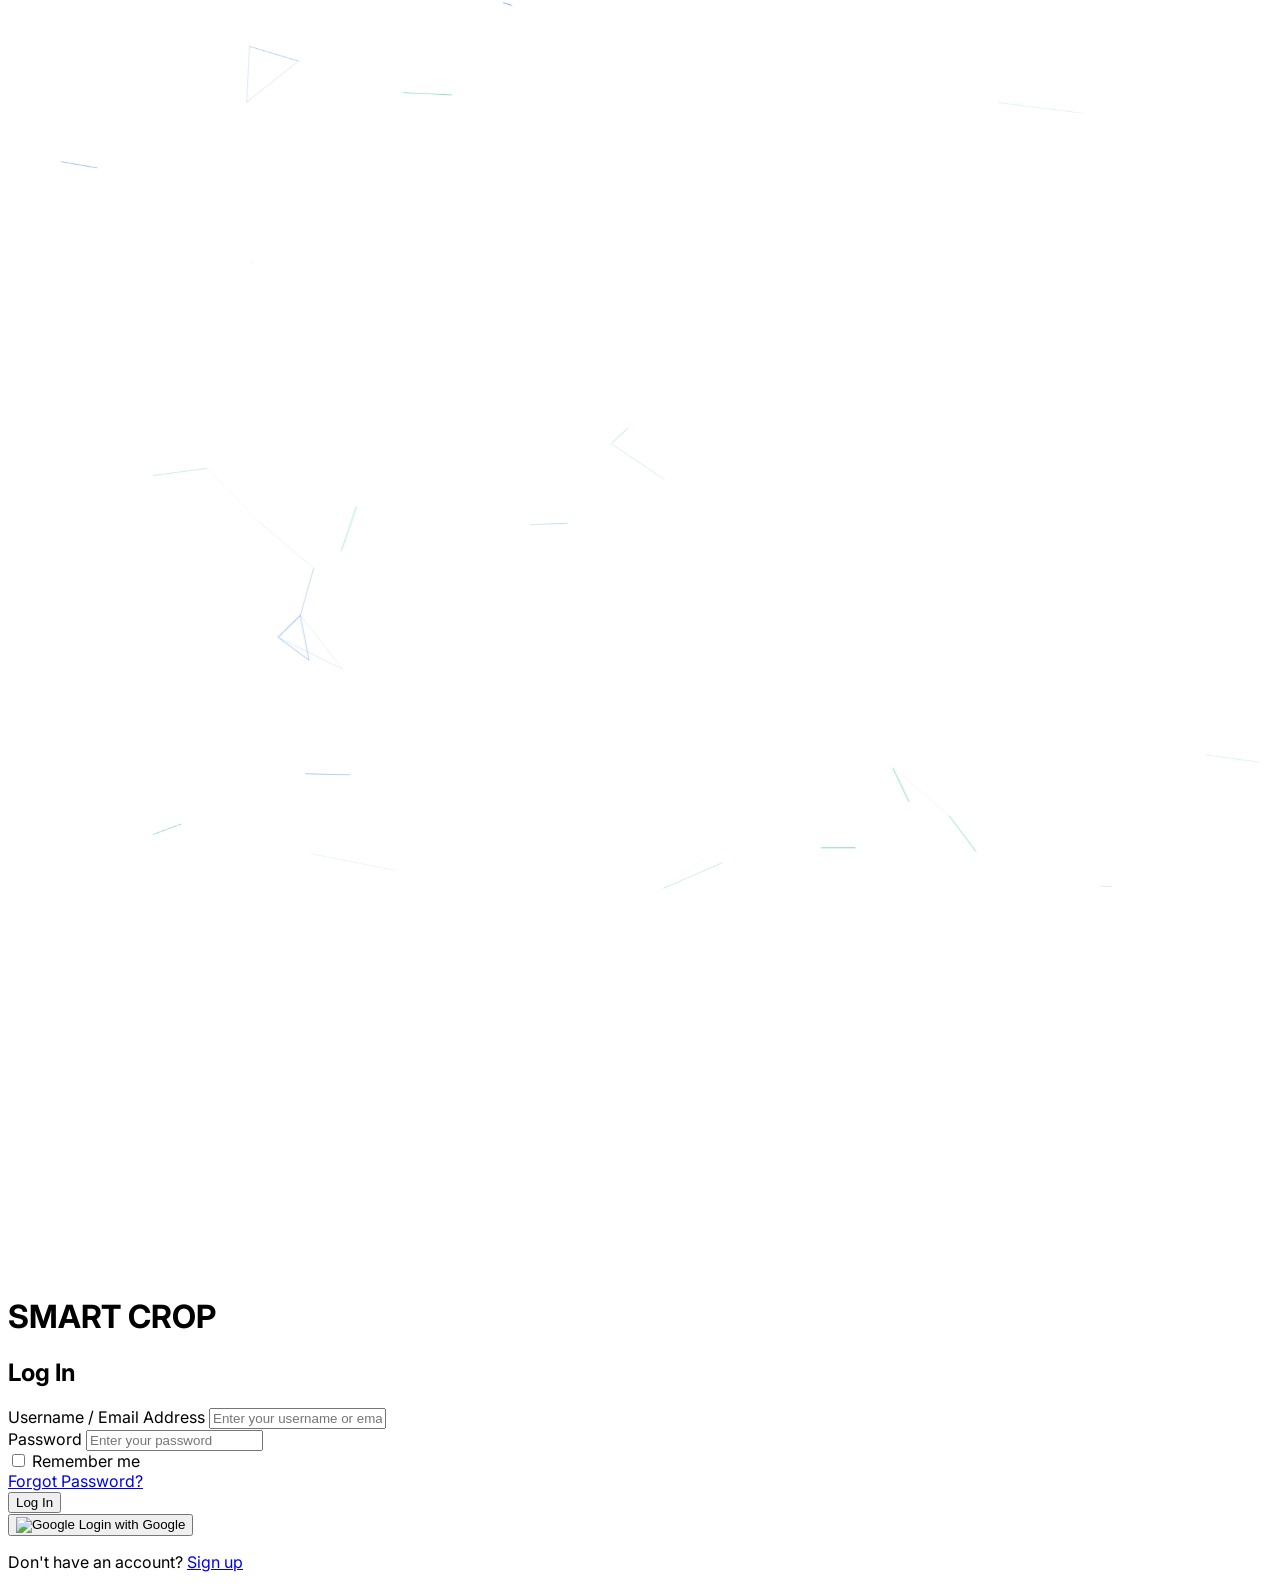
==== Frontend/landing.html @ 69ae9106 "Publish complete deployable application Co-authored-by: Copilot <223556219+Copilot@users.noreply.git" ====
<!DOCTYPE html>
<html lang="en">
<head>
    <meta charset="UTF-8">
    <meta name="viewport" content="width=device-width, initial-scale=1.0">
    <title>Smart Crop - Disease Detection</title>
    <script src="https://cdn.tailwindcss.com"></script>
    <link rel="preconnect" href="https://fonts.googleapis.com">
    <link rel="preconnect" href="https://fonts.gstatic.com" crossorigin>
    <link href="https://fonts.googleapis.com/css2?family=Inter:wght@400;500;600;700&display=swap" rel="stylesheet">
    <link rel="stylesheet" href="style.css">
</head>
<body class="bg-gray-100 flex flex-col min-h-screen font-['Inter',_sans-serif] relative overflow-x-hidden">

    <!-- Decorative Leaf Backgrounds -->
    <svg class="pointer-events-none absolute left-0 top-0 w-40 sm:w-64 opacity-20 z-0" viewBox="0 0 200 200" fill="none" xmlns="http://www.w3.org/2000/svg" style="transform: rotate(-15deg);">
        <path d="M100 10C140 40 180 100 100 190C20 100 60 40 100 10Z" fill="#10B981"/>
    </svg>
    <svg class="pointer-events-none absolute right-0 bottom-0 w-32 sm:w-52 opacity-10 z-0" viewBox="0 0 200 200" fill="none" xmlns="http://www.w3.org/2000/svg" style="transform: rotate(20deg);">
        <path d="M100 10C140 40 180 100 100 190C20 100 60 40 100 10Z" fill="#059669"/>
    </svg>
    <svg class="pointer-events-none absolute left-1/2 -translate-x-1/2 top-1/3 w-24 sm:w-40 opacity-10 z-0" viewBox="0 0 200 200" fill="none" xmlns="http://www.w3.org/2000/svg" style="transform: rotate(-5deg);">
        <path d="M100 10C140 40 180 100 100 190C20 100 60 40 100 10Z" fill="#34D399"/>
    </svg>

    <!-- Header -->
    <header class="bg-white shadow-md">
        <nav class="container mx-auto px-6 py-4 flex justify-between items-center">
            <div class="flex items-center">
                <!-- SVG Logo -->
                <svg class="h-10 w-10" viewBox="0 0 24 24" fill="none" xmlns="http://www.w3.org/2000/svg">
                    <path d="M12 2L2 7V17L12 22L22 17V7L12 2Z" stroke="#10B981" stroke-width="1.5" stroke-linecap="round" stroke-linejoin="round"/>
                    <path d="M16.1213 14.1213C15.6331 14.6095 15.0229 14.9613 14.3458 15.149C13.6687 15.3368 12.9463 15.3546 12.2511 15.1999C11.5559 15.0452 10.9113 14.7225 10.3739 14.2625C9.83652 13.8026 9.42393 13.2205 9.17215 12.5684" stroke="#10B981" stroke-width="1.5" stroke-linecap="round" stroke-linejoin="round"/>
                </svg>
                <span class="ml-3 text-xl font-bold text-green-700 tracking-wide">SMART CROP</span>
            </div>
            <div>
                <a href="index.html" class="text-green-600 font-semibold hover:underline">Logout</a>
            </div>
        </nav>
    </header>

    <!-- Main Content -->
    <main class="flex-grow container mx-auto px-2 sm:px-6 py-8 sm:py-12 flex flex-col items-center justify-center relative z-10">
        <h1 class="text-xl sm:text-2xl md:text-3xl font-bold text-gray-800 mb-6 sm:mb-8 text-center">Upload a leaf image for disease detection</h1>
        <form id="predictionForm" class="w-full max-w-md bg-white p-4 sm:p-8 rounded-xl shadow-md flex flex-col items-center" enctype="multipart/form-data">
            <label for="leafImage" class="block text-gray-700 font-medium mb-2 w-full text-left">Choose an image</label>
            <input type="file" id="leafImage" name="image" accept="image/*" class="mb-4 sm:mb-6 w-full border border-gray-300 rounded-lg px-3 py-2 sm:px-4 sm:py-2 focus:ring-2 focus:ring-green-400 focus:border-transparent transition duration-300" required>
            <button type="submit" class="w-full bg-gradient-to-r from-green-500 to-teal-500 text-white font-bold py-2 sm:py-3 px-4 rounded-lg hover:from-green-600 hover:to-teal-600 focus:outline-none focus:ring-2 focus:ring-offset-2 focus:ring-green-500 shadow-lg transform hover:scale-105 transition duration-300">Upload Image</button>
            <p id="predictionStatus" class="mt-4 text-center text-gray-700"></p>
        </form>
    </main>

    <!-- Footer -->
    <footer class="bg-white shadow-inner mt-12">
        <div class="container mx-auto px-6 py-4 text-center text-gray-500 text-sm">
            &copy; 2025 Smart Crop. All rights reserved.
        </div>
    </footer>
    <script src="script.js" defer></script>
---- Frontend/style.css ----
/* Google Login Button Styles */
.google-login-btn {
    width: 100%;
    display: flex;
    align-items: center;
    justify-content: center;
    gap: 0.5rem;
    border: 1px solid #d1d5db;
    background: #fff;
    color: #374151;
    font-weight: 600;
    padding: 0.75rem 1rem;
    border-radius: 0.5rem;
    box-shadow: 0 1px 2px rgba(0,0,0,0.05);
    transition: background 0.3s, box-shadow 0.3s, transform 0.3s;
    cursor: pointer;
}
.google-login-btn:hover {
    background: #f9fafb;
    box-shadow: 0 2px 8px rgba(0,0,0,0.08);
    transform: scale(1.02);
}
.google-login-btn img {
    height: 1.25rem;
    width: 1.25rem;
}
body {
    font-family: 'Inter', sans-serif;
    overflow: hidden; /* Prevents scrollbars from canvas */
}
#particle-canvas {
    position: absolute;
    top: 0;
    left: 0;
    width: 100%;
    height: 100%;
    z-index: 1;
}
.content-overlay {
    position: relative;
    z-index: 2;
}
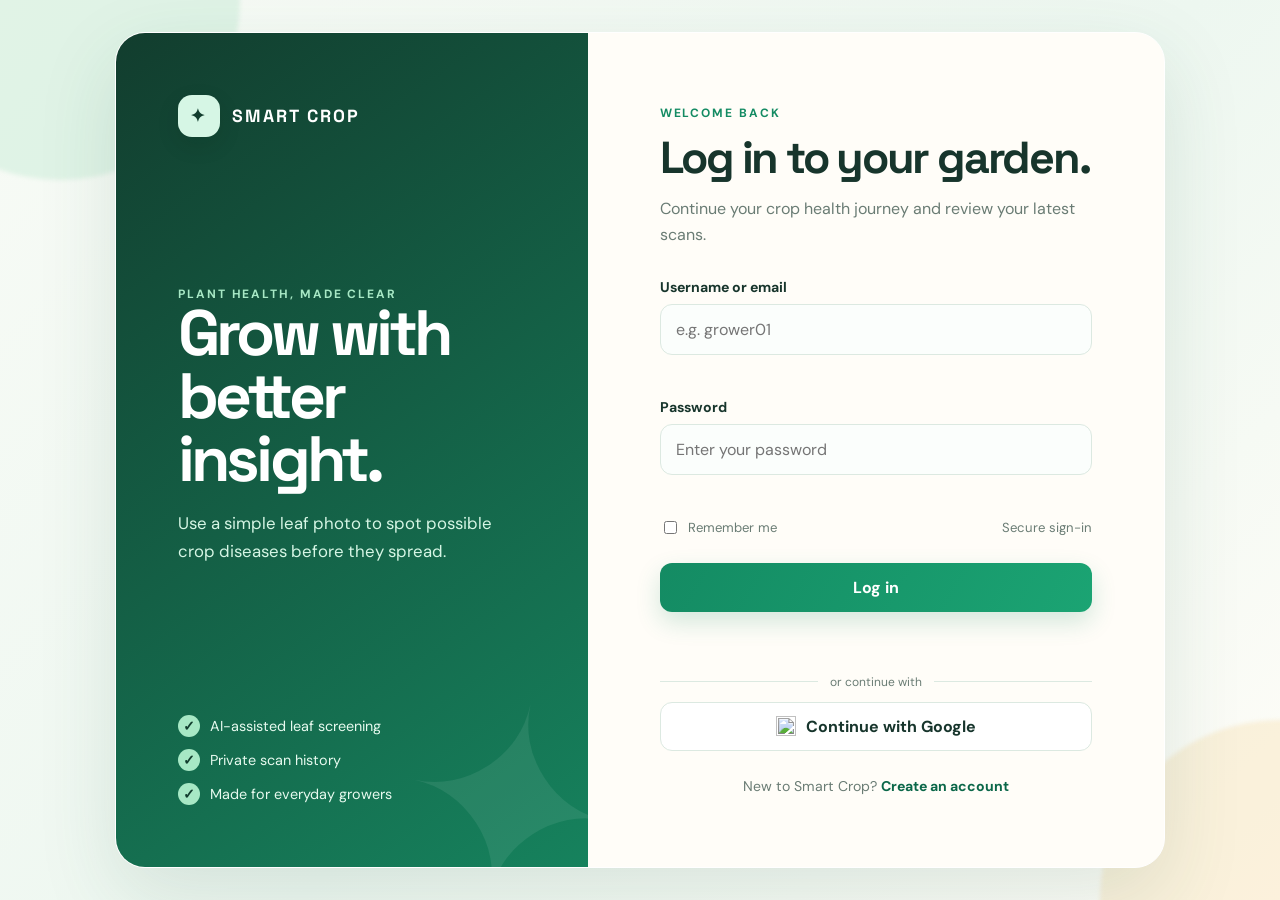
==== commit 80c20865: "Enhance all frontend experiences Co-authored-by: Copilot <223556219+Copilot@users.noreply.github.com" ====
--- a/Frontend/landing.html
+++ b/Frontend/landing.html
@@ -1,60 +1,37 @@
-<!DOCTYPE html>
+<!doctype html>
 <html lang="en">
 <head>
-    <meta charset="UTF-8">
-    <meta name="viewport" content="width=device-width, initial-scale=1.0">
-    <title>Smart Crop - Disease Detection</title>
-    <script src="https://cdn.tailwindcss.com"></script>
-    <link rel="preconnect" href="https://fonts.googleapis.com">
-    <link rel="preconnect" href="https://fonts.gstatic.com" crossorigin>
-    <link href="https://fonts.googleapis.com/css2?family=Inter:wght@400;500;600;700&display=swap" rel="stylesheet">
+    <meta charset="utf-8">
+    <meta name="viewport" content="width=device-width, initial-scale=1">
+    <meta name="theme-color" content="#123d2e">
+    <title>New scan · Smart Crop</title>
     <link rel="stylesheet" href="style.css">
 </head>
-<body class="bg-gray-100 flex flex-col min-h-screen font-['Inter',_sans-serif] relative overflow-x-hidden">
-
-    <!-- Decorative Leaf Backgrounds -->
-    <svg class="pointer-events-none absolute left-0 top-0 w-40 sm:w-64 opacity-20 z-0" viewBox="0 0 200 200" fill="none" xmlns="http://www.w3.org/2000/svg" style="transform: rotate(-15deg);">
-        <path d="M100 10C140 40 180 100 100 190C20 100 60 40 100 10Z" fill="#10B981"/>
-    </svg>
-    <svg class="pointer-events-none absolute right-0 bottom-0 w-32 sm:w-52 opacity-10 z-0" viewBox="0 0 200 200" fill="none" xmlns="http://www.w3.org/2000/svg" style="transform: rotate(20deg);">
-        <path d="M100 10C140 40 180 100 100 190C20 100 60 40 100 10Z" fill="#059669"/>
-    </svg>
-    <svg class="pointer-events-none absolute left-1/2 -translate-x-1/2 top-1/3 w-24 sm:w-40 opacity-10 z-0" viewBox="0 0 200 200" fill="none" xmlns="http://www.w3.org/2000/svg" style="transform: rotate(-5deg);">
-        <path d="M100 10C140 40 180 100 100 190C20 100 60 40 100 10Z" fill="#34D399"/>
-    </svg>
-
-    <!-- Header -->
-    <header class="bg-white shadow-md">
-        <nav class="container mx-auto px-6 py-4 flex justify-between items-center">
-            <div class="flex items-center">
-                <!-- SVG Logo -->
-                <svg class="h-10 w-10" viewBox="0 0 24 24" fill="none" xmlns="http://www.w3.org/2000/svg">
-                    <path d="M12 2L2 7V17L12 22L22 17V7L12 2Z" stroke="#10B981" stroke-width="1.5" stroke-linecap="round" stroke-linejoin="round"/>
-                    <path d="M16.1213 14.1213C15.6331 14.6095 15.0229 14.9613 14.3458 15.149C13.6687 15.3368 12.9463 15.3546 12.2511 15.1999C11.5559 15.0452 10.9113 14.7225 10.3739 14.2625C9.83652 13.8026 9.42393 13.2205 9.17215 12.5684" stroke="#10B981" stroke-width="1.5" stroke-linecap="round" stroke-linejoin="round"/>
-                </svg>
-                <span class="ml-3 text-xl font-bold text-green-700 tracking-wide">SMART CROP</span>
-            </div>
-            <div>
-                <a href="index.html" class="text-green-600 font-semibold hover:underline">Logout</a>
-            </div>
-        </nav>
+<body class="upload-page">
+    <header class="topbar">
+        <a class="brand-logo" href="landing.html"><span class="logo-mark">✦</span> SMART CROP</a>
+        <a href="index.html" id="logoutLink">Log out <span aria-hidden="true">↗</span></a>
     </header>
-
-    <!-- Main Content -->
-    <main class="flex-grow container mx-auto px-2 sm:px-6 py-8 sm:py-12 flex flex-col items-center justify-center relative z-10">
-        <h1 class="text-xl sm:text-2xl md:text-3xl font-bold text-gray-800 mb-6 sm:mb-8 text-center">Upload a leaf image for disease detection</h1>
-        <form id="predictionForm" class="w-full max-w-md bg-white p-4 sm:p-8 rounded-xl shadow-md flex flex-col items-center" enctype="multipart/form-data">
-            <label for="leafImage" class="block text-gray-700 font-medium mb-2 w-full text-left">Choose an image</label>
-            <input type="file" id="leafImage" name="image" accept="image/*" class="mb-4 sm:mb-6 w-full border border-gray-300 rounded-lg px-3 py-2 sm:px-4 sm:py-2 focus:ring-2 focus:ring-green-400 focus:border-transparent transition duration-300" required>
-            <button type="submit" class="w-full bg-gradient-to-r from-green-500 to-teal-500 text-white font-bold py-2 sm:py-3 px-4 rounded-lg hover:from-green-600 hover:to-teal-600 focus:outline-none focus:ring-2 focus:ring-offset-2 focus:ring-green-500 shadow-lg transform hover:scale-105 transition duration-300">Upload Image</button>
-            <p id="predictionStatus" class="mt-4 text-center text-gray-700"></p>
-        </form>
+    <main>
+        <section class="upload-panel">
+            <div class="eyebrow">New analysis</div>
+            <h1>What is your leaf telling you?</h1>
+            <p>Upload a clear, well-lit photo and our AI will screen it for common crop diseases.</p>
+            <form id="predictionForm" enctype="multipart/form-data">
+                <div class="drop-zone" id="dropZone">
+                    <strong>Drop your leaf photo here</strong>
+                    <div>or choose an image from your device</div>
+                    <input type="file" id="leafImage" name="image" accept="image/jpeg,image/png,image/webp" required>
+                    <div class="preview" id="imagePreview">
+                        <img id="previewImage" alt="Selected leaf preview">
+                        <div><strong id="previewName"></strong><small id="previewSize"></small></div>
+                    </div>
+                </div>
+                <button class="button scan-button" type="submit">Analyze my leaf <span aria-hidden="true">→</span></button>
+                <p class="status" id="predictionStatus" role="status" aria-live="polite"></p>
+            </form>
+        </section>
     </main>
-
-    <!-- Footer -->
-    <footer class="bg-white shadow-inner mt-12">
-        <div class="container mx-auto px-6 py-4 text-center text-gray-500 text-sm">
-            &copy; 2025 Smart Crop. All rights reserved.
-        </div>
-    </footer>
-    <script src="script.js" defer></script>+    <script src="script.js" defer></script>
+</body>
+</html>
--- a/Frontend/style.css
+++ b/Frontend/style.css
@@ -1,42 +1,97 @@
-/* Google Login Button Styles */
-.google-login-btn {
-    width: 100%;
-    display: flex;
-    align-items: center;
-    justify-content: center;
-    gap: 0.5rem;
-    border: 1px solid #d1d5db;
-    background: #fff;
-    color: #374151;
-    font-weight: 600;
-    padding: 0.75rem 1rem;
-    border-radius: 0.5rem;
-    box-shadow: 0 1px 2px rgba(0,0,0,0.05);
-    transition: background 0.3s, box-shadow 0.3s, transform 0.3s;
-    cursor: pointer;
+@import url('https://fonts.googleapis.com/css2?family=DM+Sans:wght@400;500;600;700&family=Space+Grotesk:wght@500;600;700&display=swap');
+
+:root {
+    --forest: #123d2e;
+    --green: #148b63;
+    --green-dark: #0b6749;
+    --mint: #e6f5ed;
+    --paper: #fffdf8;
+    --cream: #f4f8f2;
+    --ink: #17352c;
+    --muted: #6a7c74;
+    --line: #dce9e1;
+    --danger: #b42318;
+    font-family: "DM Sans", sans-serif;
 }
-.google-login-btn:hover {
-    background: #f9fafb;
-    box-shadow: 0 2px 8px rgba(0,0,0,0.08);
-    transform: scale(1.02);
+
+* { box-sizing: border-box; }
+html { min-width: 320px; }
+body { margin: 0; min-height: 100vh; color: var(--ink); background: linear-gradient(135deg, #f8fbf6, #edf7f0 55%, #fffdf8); }
+button, input { font: inherit; }
+a { color: var(--green-dark); }
+.page { min-height: 100vh; padding: 22px; display: grid; place-items: center; position: relative; overflow: hidden; }
+.page::before, .page::after { content: ""; position: absolute; width: 360px; height: 360px; border-radius: 50%; background: #bde8cf66; filter: blur(2px); }
+.page::before { top: -180px; left: -120px; }
+.page::after { right: -180px; bottom: -180px; background: #f6d69d4d; }
+.app-card { position: relative; z-index: 1; width: min(1050px, 100%); display: grid; grid-template-columns: .9fr 1.1fr; overflow: hidden; border: 1px solid #fff; border-radius: 30px; background: var(--paper); box-shadow: 0 28px 80px #275d4321; }
+.brand-panel { position: relative; display: flex; flex-direction: column; justify-content: space-between; min-height: 640px; padding: clamp(30px, 6vw, 62px); color: #fff; background: linear-gradient(145deg, #123d2e, #16825d); overflow: hidden; }
+.brand-panel::after { content: "✦"; position: absolute; right: -30px; bottom: -68px; color: #ffffff14; font: 260px/1 "Space Grotesk"; transform: rotate(12deg); }
+.brand-logo { position: relative; z-index: 2; display: flex; align-items: center; gap: 12px; font: 700 1.1rem "Space Grotesk"; letter-spacing: .12em; }
+.logo-mark { display: grid; place-items: center; width: 42px; height: 42px; border-radius: 14px; color: var(--forest); background: #d6f6e5; box-shadow: 0 8px 22px #051f141f; }
+.brand-copy { position: relative; z-index: 2; max-width: 390px; }
+.brand-copy h1 { margin: 0 0 18px; font: 700 clamp(2.4rem, 5vw, 4.3rem)/.98 "Space Grotesk"; letter-spacing: -.06em; }
+.brand-copy p { margin: 0; color: #d6f6e5; font-size: 1.05rem; line-height: 1.7; }
+.feature-list { position: relative; z-index: 2; display: grid; gap: 12px; margin: 0; padding: 0; list-style: none; color: #e7faef; }
+.feature-list li { display: flex; align-items: center; gap: 10px; font-size: .9rem; }
+.feature-list li::before { content: "✓"; display: grid; place-items: center; width: 22px; height: 22px; border-radius: 50%; color: var(--forest); background: #a7e8c5; font-weight: 700; }
+.form-panel { padding: clamp(28px, 6vw, 72px); }
+.eyebrow { color: var(--green); font-size: .75rem; font-weight: 700; letter-spacing: .16em; text-transform: uppercase; }
+.form-panel h2 { margin: 8px 0 10px; font: 700 clamp(2rem, 4vw, 2.8rem) "Space Grotesk"; letter-spacing: -.05em; }
+.intro { margin: 0 0 30px; color: var(--muted); line-height: 1.6; }
+.field { margin-top: 18px; }
+.field label { display: block; margin-bottom: 8px; font-size: .88rem; font-weight: 700; }
+.input-wrap { position: relative; }
+.field input { width: 100%; padding: 14px 15px; border: 1px solid var(--line); border-radius: 12px; color: var(--ink); background: #fbfefc; outline: none; transition: border-color .2s, box-shadow .2s, background .2s; }
+.field input:focus { border-color: var(--green); background: #fff; box-shadow: 0 0 0 4px #8ce0bb47; }
+.field input[aria-invalid="true"] { border-color: #e06458; }
+.field-error { display: block; min-height: 19px; margin-top: 6px; color: var(--danger); font-size: .78rem; }
+.form-meta { display: flex; justify-content: space-between; align-items: center; gap: 12px; margin: 18px 0 26px; color: var(--muted); font-size: .82rem; }
+.check { display: flex; align-items: center; gap: 8px; }
+.check input { accent-color: var(--green); }
+.button { width: 100%; padding: 14px 18px; border: 0; border-radius: 12px; color: #fff; background: linear-gradient(120deg, var(--green), #1ba473); box-shadow: 0 10px 24px #148b6330; font-weight: 700; cursor: pointer; transition: transform .2s, box-shadow .2s, filter .2s; }
+.button:hover { filter: brightness(.95); transform: translateY(-2px); box-shadow: 0 14px 28px #148b6340; }
+.button:disabled { cursor: wait; opacity: .7; transform: none; }
+.button.is-loading::after { content: ""; display: inline-block; width: 14px; height: 14px; margin-left: 9px; border: 2px solid #ffffff66; border-top-color: #fff; border-radius: 50%; vertical-align: -2px; animation: spin .7s linear infinite; }
+.google-login-btn { width: 100%; display: flex; align-items: center; justify-content: center; gap: 10px; margin-top: 12px; padding: 13px 18px; border: 1px solid var(--line); border-radius: 12px; color: var(--ink); background: #fff; font-weight: 700; cursor: pointer; }
+.google-login-btn:hover { background: var(--cream); }
+.google-login-btn img { width: 20px; height: 20px; }
+.divider { display: flex; align-items: center; gap: 12px; margin: 24px 0 12px; color: var(--muted); font-size: .75rem; }
+.divider::before, .divider::after { content: ""; height: 1px; flex: 1; background: var(--line); }
+.form-footer { margin: 26px 0 0; color: var(--muted); text-align: center; font-size: .88rem; }
+.form-footer a { font-weight: 700; text-decoration: none; }
+.form-footer a:hover { text-decoration: underline; }
+.status { min-height: 22px; margin: 16px 0 0; padding: 0; border-radius: 10px; color: var(--muted); font-size: .86rem; line-height: 1.45; }
+.status.success, .status.error { padding: 11px 13px; }
+.status.success { color: #08613f; background: var(--mint); }
+.status.error { color: var(--danger); background: #fff1ef; }
+.upload-page { display: block; padding: 0; }
+.upload-page .topbar { position: relative; z-index: 2; display: flex; justify-content: space-between; align-items: center; width: min(1120px, calc(100% - 44px)); margin: 22px auto; }
+.upload-page .topbar a { text-decoration: none; font-weight: 700; }
+.upload-page main { position: relative; z-index: 1; width: min(850px, calc(100% - 44px)); margin: 10vh auto; }
+.upload-panel { padding: clamp(28px, 6vw, 62px); border: 1px solid #fff; border-radius: 28px; background: #fffdf9e8; box-shadow: 0 24px 70px #275d4317; text-align: center; }
+.upload-panel h1 { margin: 10px auto 12px; font: 700 clamp(2.2rem, 5vw, 4rem)/1 "Space Grotesk"; letter-spacing: -.06em; }
+.upload-panel > p { max-width: 580px; margin: 0 auto 30px; color: var(--muted); line-height: 1.7; }
+.drop-zone { padding: 32px 22px; border: 1.5px dashed #9bd5bb; border-radius: 18px; background: var(--cream); transition: border-color .2s, background .2s; }
+.drop-zone.dragging, .drop-zone:hover { border-color: var(--green); background: var(--mint); }
+.drop-zone input { width: 100%; max-width: 420px; margin: 14px auto 0; }
+.preview { display: none; align-items: center; gap: 14px; margin: 18px auto 0; padding: 10px; max-width: 420px; border: 1px solid var(--line); border-radius: 12px; background: #fff; text-align: left; }
+.preview.visible { display: flex; }
+.preview img { width: 62px; height: 62px; border-radius: 9px; object-fit: cover; }
+.preview strong { display: block; overflow: hidden; max-width: 280px; text-overflow: ellipsis; white-space: nowrap; }
+.preview small { color: var(--muted); }
+.scan-button { max-width: 420px; margin-top: 18px; }
+@keyframes spin { to { transform: rotate(360deg); } }
+@media (max-width: 760px) {
+    .page { padding: 12px; }
+    .app-card { grid-template-columns: 1fr; border-radius: 22px; }
+    .brand-panel { min-height: 300px; padding: 28px; }
+    .brand-copy h1 { font-size: 2.6rem; }
+    .feature-list { grid-template-columns: 1fr 1fr; }
+    .form-panel { padding: 30px 24px 34px; }
+    .upload-page .topbar { width: calc(100% - 28px); margin: 14px auto; }
+    .upload-page main { width: calc(100% - 28px); margin: 7vh auto; }
+    .upload-panel { border-radius: 22px; }
 }
-.google-login-btn img {
-    height: 1.25rem;
-    width: 1.25rem;
+@media (prefers-reduced-motion: reduce) {
+    *, *::before, *::after { scroll-behavior: auto !important; transition-duration: .01ms !important; animation-duration: .01ms !important; }
 }
-body {
-    font-family: 'Inter', sans-serif;
-    overflow: hidden; /* Prevents scrollbars from canvas */
-}
-#particle-canvas {
-    position: absolute;
-    top: 0;
-    left: 0;
-    width: 100%;
-    height: 100%;
-    z-index: 1;
-}
-.content-overlay {
-    position: relative;
-    z-index: 2;
-}
